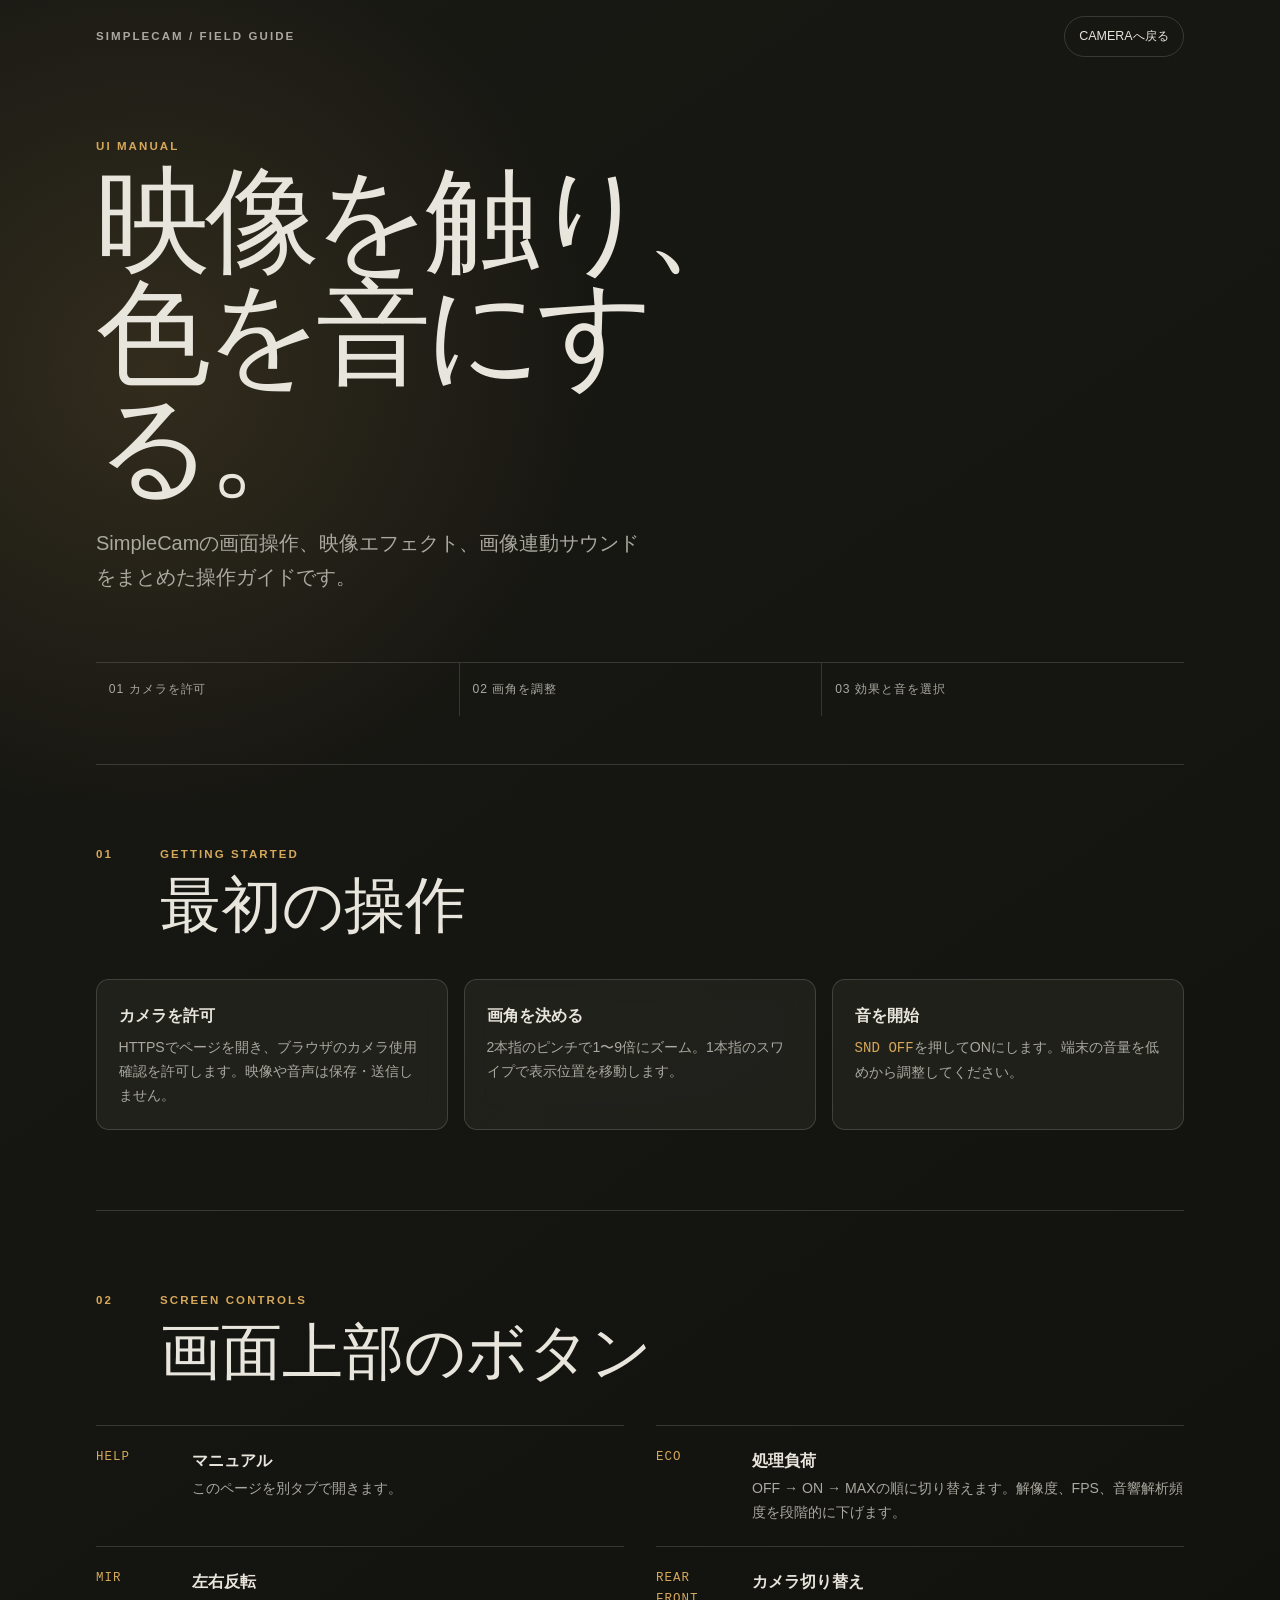
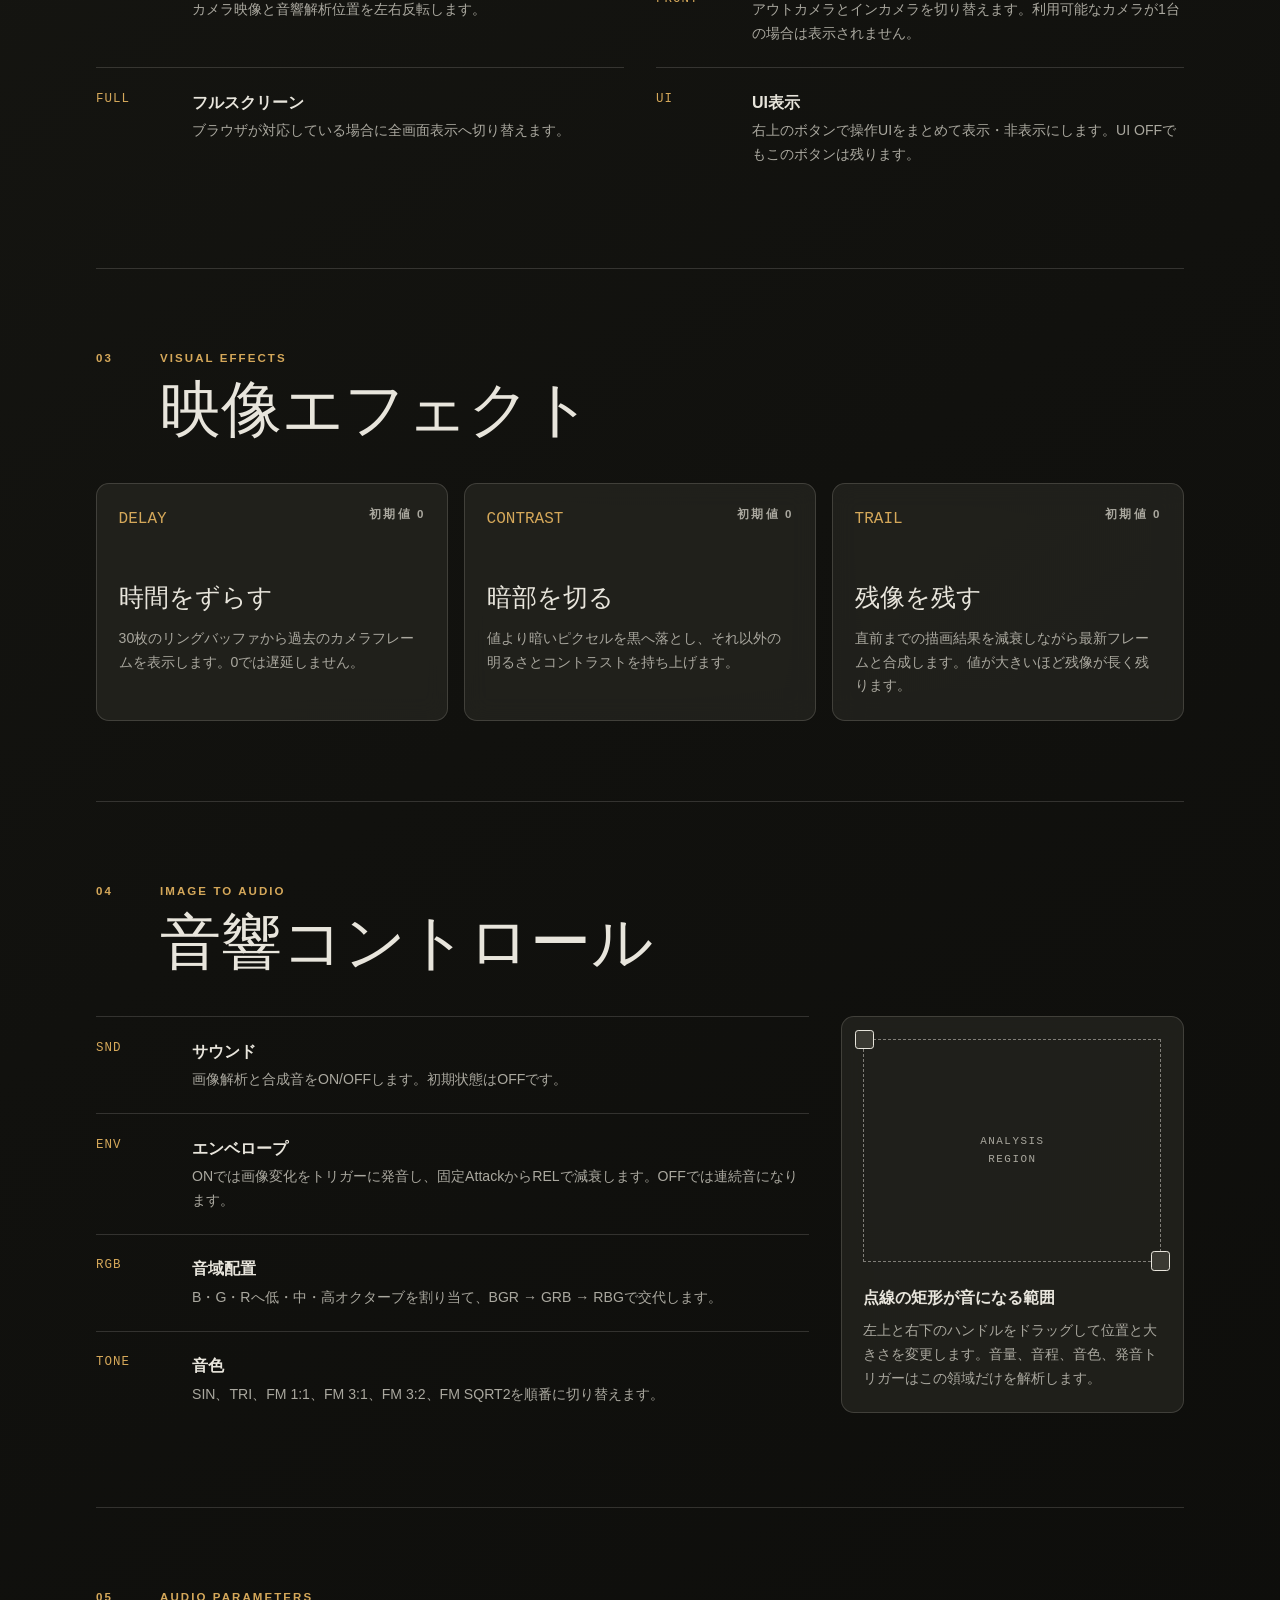
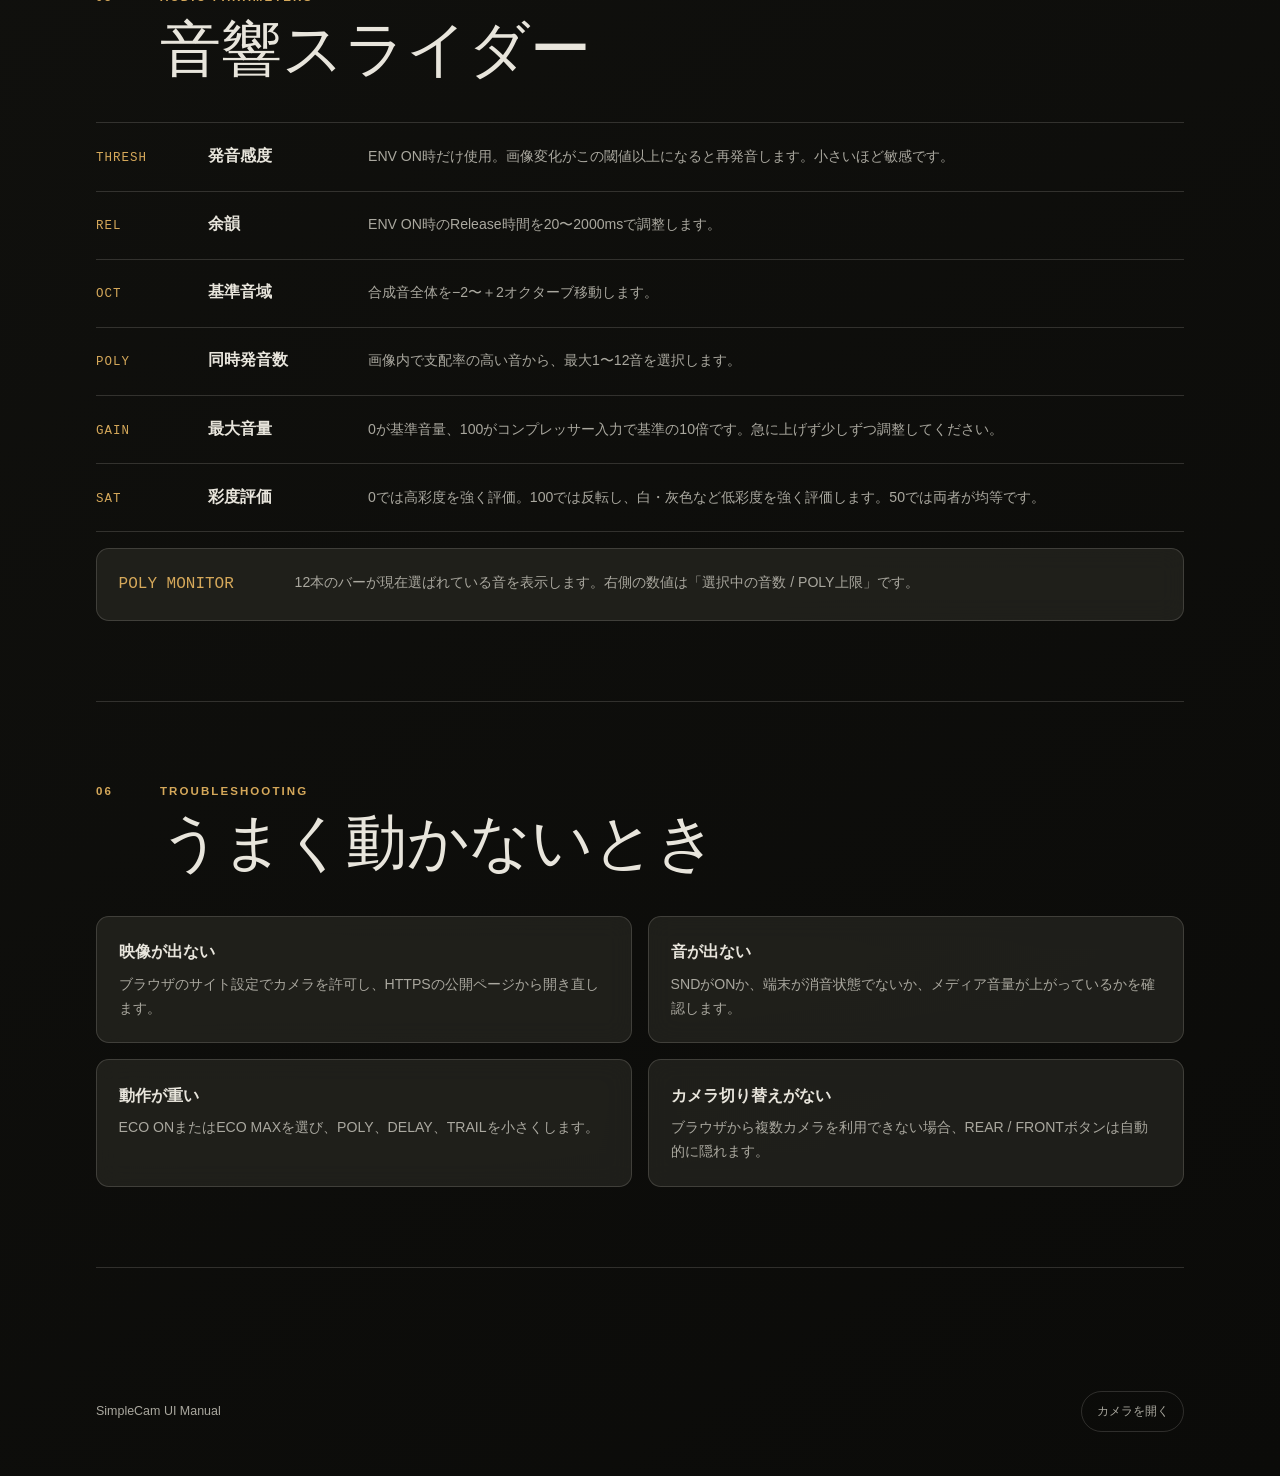
==== manual.html @ b53a227d "Release SimpleCam v1.5.0" ====
<!DOCTYPE html>
<html lang="ja">
  <head>
    <meta charset="UTF-8" />
    <meta name="viewport" content="width=device-width, initial-scale=1, viewport-fit=cover" />
    <meta name="theme-color" content="#171713" />
    <title>SimpleCam UI Manual</title>
    <link rel="stylesheet" href="./manual.css?v=1.5.0" />
  </head>
  <body>
    <header class="manual-hero">
      <nav class="manual-nav" aria-label="Manual navigation">
        <span class="manual-mark">SIMPLECAM / FIELD GUIDE</span>
        <a class="back-link" href="./">CAMERAへ戻る</a>
      </nav>
      <div class="hero-copy">
        <p class="eyebrow">UI MANUAL</p>
        <h1>映像を触り、<br />色を音にする。</h1>
        <p class="hero-lead">
          SimpleCamの画面操作、映像エフェクト、画像連動サウンドをまとめた操作ガイドです。
        </p>
      </div>
      <div class="quick-start" aria-label="Quick start">
        <span>01 カメラを許可</span>
        <span>02 画角を調整</span>
        <span>03 効果と音を選択</span>
      </div>
    </header>

    <main class="manual-main">
      <section class="manual-section" id="start">
        <div class="section-heading">
          <p class="section-number">01</p>
          <div>
            <p class="eyebrow">GETTING STARTED</p>
            <h2>最初の操作</h2>
          </div>
        </div>
        <div class="step-grid">
          <article class="step-card">
            <strong>カメラを許可</strong>
            <p>HTTPSでページを開き、ブラウザのカメラ使用確認を許可します。映像や音声は保存・送信しません。</p>
          </article>
          <article class="step-card">
            <strong>画角を決める</strong>
            <p>2本指のピンチで1〜9倍にズーム。1本指のスワイプで表示位置を移動します。</p>
          </article>
          <article class="step-card">
            <strong>音を開始</strong>
            <p><span class="control-name">SND OFF</span>を押してONにします。端末の音量を低めから調整してください。</p>
          </article>
        </div>
      </section>

      <section class="manual-section" id="screen-controls">
        <div class="section-heading">
          <p class="section-number">02</p>
          <div>
            <p class="eyebrow">SCREEN CONTROLS</p>
            <h2>画面上部のボタン</h2>
          </div>
        </div>
        <div class="control-list">
          <article><code>HELP</code><div><strong>マニュアル</strong><p>このページを別タブで開きます。</p></div></article>
          <article><code>ECO</code><div><strong>処理負荷</strong><p>OFF → ON → MAXの順に切り替えます。解像度、FPS、音響解析頻度を段階的に下げます。</p></div></article>
          <article><code>MIR</code><div><strong>左右反転</strong><p>カメラ映像と音響解析位置を左右反転します。</p></div></article>
          <article><code>REAR<br />FRONT</code><div><strong>カメラ切り替え</strong><p>アウトカメラとインカメラを切り替えます。利用可能なカメラが1台の場合は表示されません。</p></div></article>
          <article><code>FULL</code><div><strong>フルスクリーン</strong><p>ブラウザが対応している場合に全画面表示へ切り替えます。</p></div></article>
          <article><code>UI</code><div><strong>UI表示</strong><p>右上のボタンで操作UIをまとめて表示・非表示にします。UI OFFでもこのボタンは残ります。</p></div></article>
        </div>
      </section>

      <section class="manual-section" id="visual-effects">
        <div class="section-heading">
          <p class="section-number">03</p>
          <div>
            <p class="eyebrow">VISUAL EFFECTS</p>
            <h2>映像エフェクト</h2>
          </div>
        </div>
        <div class="effect-grid">
          <article class="effect-card">
            <div class="effect-top"><code>DELAY</code><span>初期値 0</span></div>
            <h3>時間をずらす</h3>
            <p>30枚のリングバッファから過去のカメラフレームを表示します。0では遅延しません。</p>
          </article>
          <article class="effect-card">
            <div class="effect-top"><code>CONTRAST</code><span>初期値 0</span></div>
            <h3>暗部を切る</h3>
            <p>値より暗いピクセルを黒へ落とし、それ以外の明るさとコントラストを持ち上げます。</p>
          </article>
          <article class="effect-card">
            <div class="effect-top"><code>TRAIL</code><span>初期値 0</span></div>
            <h3>残像を残す</h3>
            <p>直前までの描画結果を減衰しながら最新フレームと合成します。値が大きいほど残像が長く残ります。</p>
          </article>
        </div>
      </section>

      <section class="manual-section" id="audio">
        <div class="section-heading">
          <p class="section-number">04</p>
          <div>
            <p class="eyebrow">IMAGE TO AUDIO</p>
            <h2>音響コントロール</h2>
          </div>
        </div>
        <div class="audio-layout">
          <div class="control-list compact">
            <article><code>SND</code><div><strong>サウンド</strong><p>画像解析と合成音をON/OFFします。初期状態はOFFです。</p></div></article>
            <article><code>ENV</code><div><strong>エンベロープ</strong><p>ONでは画像変化をトリガーに発音し、固定AttackからRELで減衰します。OFFでは連続音になります。</p></div></article>
            <article><code>RGB</code><div><strong>音域配置</strong><p>B・G・Rへ低・中・高オクターブを割り当て、BGR → GRB → RBGで交代します。</p></div></article>
            <article><code>TONE</code><div><strong>音色</strong><p>SIN、TRI、FM 1:1、FM 3:1、FM 3:2、FM SQRT2を順番に切り替えます。</p></div></article>
          </div>
          <aside class="region-note">
            <div class="region-diagram" aria-hidden="true">
              <i class="corner top"></i>
              <span>ANALYSIS<br />REGION</span>
              <i class="corner bottom"></i>
            </div>
            <h3>点線の矩形が音になる範囲</h3>
            <p>左上と右下のハンドルをドラッグして位置と大きさを変更します。音量、音程、音色、発音トリガーはこの領域だけを解析します。</p>
          </aside>
        </div>
      </section>

      <section class="manual-section" id="audio-sliders">
        <div class="section-heading">
          <p class="section-number">05</p>
          <div>
            <p class="eyebrow">AUDIO PARAMETERS</p>
            <h2>音響スライダー</h2>
          </div>
        </div>
        <div class="parameter-table" role="table" aria-label="Audio slider reference">
          <div class="parameter-row" role="row"><code>THRESH</code><strong>発音感度</strong><p>ENV ON時だけ使用。画像変化がこの閾値以上になると再発音します。小さいほど敏感です。</p></div>
          <div class="parameter-row" role="row"><code>REL</code><strong>余韻</strong><p>ENV ON時のRelease時間を20〜2000msで調整します。</p></div>
          <div class="parameter-row" role="row"><code>OCT</code><strong>基準音域</strong><p>合成音全体を−2〜＋2オクターブ移動します。</p></div>
          <div class="parameter-row" role="row"><code>POLY</code><strong>同時発音数</strong><p>画像内で支配率の高い音から、最大1〜12音を選択します。</p></div>
          <div class="parameter-row" role="row"><code>GAIN</code><strong>最大音量</strong><p>0が基準音量、100がコンプレッサー入力で基準の10倍です。急に上げず少しずつ調整してください。</p></div>
          <div class="parameter-row" role="row"><code>SAT</code><strong>彩度評価</strong><p>0では高彩度を強く評価。100では反転し、白・灰色など低彩度を強く評価します。50では両者が均等です。</p></div>
        </div>
        <div class="monitor-note">
          <code>POLY MONITOR</code>
          <p>12本のバーが現在選ばれている音を表示します。右側の数値は「選択中の音数 / POLY上限」です。</p>
        </div>
      </section>

      <section class="manual-section" id="troubleshooting">
        <div class="section-heading">
          <p class="section-number">06</p>
          <div>
            <p class="eyebrow">TROUBLESHOOTING</p>
            <h2>うまく動かないとき</h2>
          </div>
        </div>
        <div class="trouble-grid">
          <article><strong>映像が出ない</strong><p>ブラウザのサイト設定でカメラを許可し、HTTPSの公開ページから開き直します。</p></article>
          <article><strong>音が出ない</strong><p>SNDがONか、端末が消音状態でないか、メディア音量が上がっているかを確認します。</p></article>
          <article><strong>動作が重い</strong><p>ECO ONまたはECO MAXを選び、POLY、DELAY、TRAILを小さくします。</p></article>
          <article><strong>カメラ切り替えがない</strong><p>ブラウザから複数カメラを利用できない場合、REAR / FRONTボタンは自動的に隠れます。</p></article>
        </div>
      </section>
    </main>

    <footer class="manual-footer">
      <span>SimpleCam UI Manual</span>
      <a href="./">カメラを開く</a>
    </footer>
  </body>
</html>
---- manual.css ----
:root {
  color-scheme: dark;
  --ink: #e8e5dc;
  --muted: #aaa89f;
  --line: rgba(232, 229, 220, 0.16);
  --panel: rgba(37, 37, 32, 0.76);
  --accent: #d5a85a;
  --page: #11110e;
}

* {
  box-sizing: border-box;
}

html {
  scroll-behavior: smooth;
}

body {
  margin: 0;
  min-width: 18rem;
  background:
    radial-gradient(circle at 12% 8%, rgba(213, 168, 90, 0.14), transparent 28rem),
    linear-gradient(145deg, #191914 0%, var(--page) 48%, #0b0b09 100%);
  color: var(--ink);
  font-family: "Avenir Next", "Hiragino Sans", sans-serif;
  line-height: 1.7;
}

a {
  color: inherit;
}

.manual-hero,
.manual-main,
.manual-footer {
  width: min(100% - 2rem, 68rem);
  margin-inline: auto;
}

.manual-hero {
  min-height: 34rem;
  padding: max(1rem, env(safe-area-inset-top)) 0 3rem;
  display: grid;
  align-content: space-between;
  border-bottom: 1px solid var(--line);
}

.manual-nav,
.manual-footer {
  display: flex;
  align-items: center;
  justify-content: space-between;
  gap: 1rem;
}

.manual-mark,
.eyebrow,
.section-number,
.effect-top span {
  color: var(--muted);
  font-size: 0.72rem;
  font-weight: 600;
  letter-spacing: 0.18em;
}

.back-link,
.manual-footer a {
  padding: 0.55rem 0.9rem;
  border: 1px solid var(--line);
  border-radius: 999px;
  text-decoration: none;
  font-size: 0.78rem;
}

.hero-copy {
  max-width: 47rem;
  padding: 5rem 0 3rem;
}

.eyebrow {
  margin: 0 0 0.55rem;
  color: var(--accent);
}

h1,
h2,
h3,
p {
  margin-top: 0;
}

h1,
h2 {
  font-family: Baskerville, "Hiragino Mincho ProN", serif;
  font-weight: 400;
}

h1 {
  margin-bottom: 1.4rem;
  font-size: clamp(3rem, 9vw, 7.2rem);
  line-height: 0.98;
  letter-spacing: -0.055em;
}

.hero-lead {
  max-width: 34rem;
  color: var(--muted);
  font-size: clamp(1rem, 2vw, 1.25rem);
}

.quick-start {
  display: grid;
  grid-template-columns: repeat(3, 1fr);
  border-top: 1px solid var(--line);
}

.quick-start span {
  padding: 1rem 0.8rem;
  color: var(--muted);
  font-size: 0.76rem;
  letter-spacing: 0.08em;
}

.quick-start span + span {
  border-left: 1px solid var(--line);
}

.manual-main {
  padding-bottom: 5rem;
}

.manual-section {
  padding: 5rem 0;
  border-bottom: 1px solid var(--line);
}

.section-heading {
  display: grid;
  grid-template-columns: 4rem 1fr;
  align-items: start;
  margin-bottom: 2.5rem;
}

.section-number {
  margin: 0;
  color: var(--accent);
}

h2 {
  margin-bottom: 0;
  font-size: clamp(2rem, 5vw, 3.8rem);
  line-height: 1.08;
}

.step-grid,
.effect-grid,
.trouble-grid {
  display: grid;
  grid-template-columns: repeat(3, 1fr);
  gap: 1rem;
}

.step-card,
.effect-card,
.region-note,
.trouble-grid article,
.monitor-note {
  padding: 1.35rem;
  border: 1px solid var(--line);
  border-radius: 0.8rem;
  background: var(--panel);
  backdrop-filter: blur(12px);
}

.step-card strong,
.effect-card h3,
.region-note h3,
.trouble-grid strong {
  display: block;
  margin-bottom: 0.45rem;
  font-size: 1rem;
}

.step-card p,
.effect-card p,
.control-list p,
.region-note p,
.parameter-row p,
.monitor-note p,
.trouble-grid p {
  margin-bottom: 0;
  color: var(--muted);
  font-size: 0.88rem;
}

.control-name,
code {
  color: var(--accent);
  font-family: "SFMono-Regular", Menlo, monospace;
}

.control-list {
  display: grid;
  grid-template-columns: repeat(2, 1fr);
  gap: 0 2rem;
}

.control-list article {
  display: grid;
  grid-template-columns: 5rem 1fr;
  gap: 1rem;
  padding: 1.3rem 0;
  border-top: 1px solid var(--line);
}

.control-list code,
.parameter-row code {
  font-size: 0.78rem;
  letter-spacing: 0.08em;
}

.control-list strong,
.parameter-row strong {
  display: block;
  margin-bottom: 0.2rem;
}

.effect-card {
  min-height: 14rem;
}

.effect-top {
  display: flex;
  justify-content: space-between;
  gap: 1rem;
  padding-bottom: 2.8rem;
}

.effect-card h3 {
  font-family: Baskerville, "Hiragino Mincho ProN", serif;
  font-size: 1.55rem;
  font-weight: 400;
}

.audio-layout {
  display: grid;
  grid-template-columns: 1.35fr 0.65fr;
  gap: 2rem;
}

.control-list.compact {
  grid-template-columns: 1fr;
}

.region-note {
  align-self: start;
}

.region-diagram {
  position: relative;
  aspect-ratio: 4 / 3;
  display: grid;
  place-items: center;
  margin-bottom: 1.4rem;
  border: 1px dashed rgba(232, 229, 220, 0.48);
  color: var(--muted);
  font-family: "SFMono-Regular", Menlo, monospace;
  font-size: 0.68rem;
  letter-spacing: 0.14em;
  text-align: center;
}

.corner {
  position: absolute;
  width: 1.2rem;
  height: 1.2rem;
  border: 1px solid var(--ink);
  border-radius: 0.2rem;
  background: #3a3932;
}

.corner.top {
  top: -0.6rem;
  left: -0.6rem;
}

.corner.bottom {
  right: -0.6rem;
  bottom: -0.6rem;
}

.parameter-table {
  border-top: 1px solid var(--line);
}

.parameter-row {
  display: grid;
  grid-template-columns: 6rem 9rem 1fr;
  gap: 1rem;
  align-items: baseline;
  padding: 1.15rem 0;
  border-bottom: 1px solid var(--line);
}

.monitor-note {
  display: grid;
  grid-template-columns: 10rem 1fr;
  gap: 1rem;
  margin-top: 1rem;
}

.trouble-grid {
  grid-template-columns: repeat(2, 1fr);
}

.manual-footer {
  min-height: 8rem;
  color: var(--muted);
  font-size: 0.78rem;
}

@media (max-width: 44rem) {
  .manual-hero {
    min-height: 31rem;
  }

  .hero-copy {
    padding-top: 4rem;
  }

  .quick-start,
  .step-grid,
  .effect-grid,
  .control-list,
  .audio-layout,
  .trouble-grid {
    grid-template-columns: 1fr;
  }

  .quick-start span + span {
    border-top: 1px solid var(--line);
    border-left: 0;
  }

  .manual-section {
    padding: 3.5rem 0;
  }

  .section-heading {
    grid-template-columns: 2.5rem 1fr;
  }

  .effect-card {
    min-height: 0;
  }

  .effect-top {
    padding-bottom: 1.5rem;
  }

  .parameter-row,
  .monitor-note {
    grid-template-columns: 4.8rem 1fr;
  }

  .parameter-row p,
  .monitor-note p {
    grid-column: 2;
  }
}

@media (prefers-reduced-motion: reduce) {
  html {
    scroll-behavior: auto;
  }
}
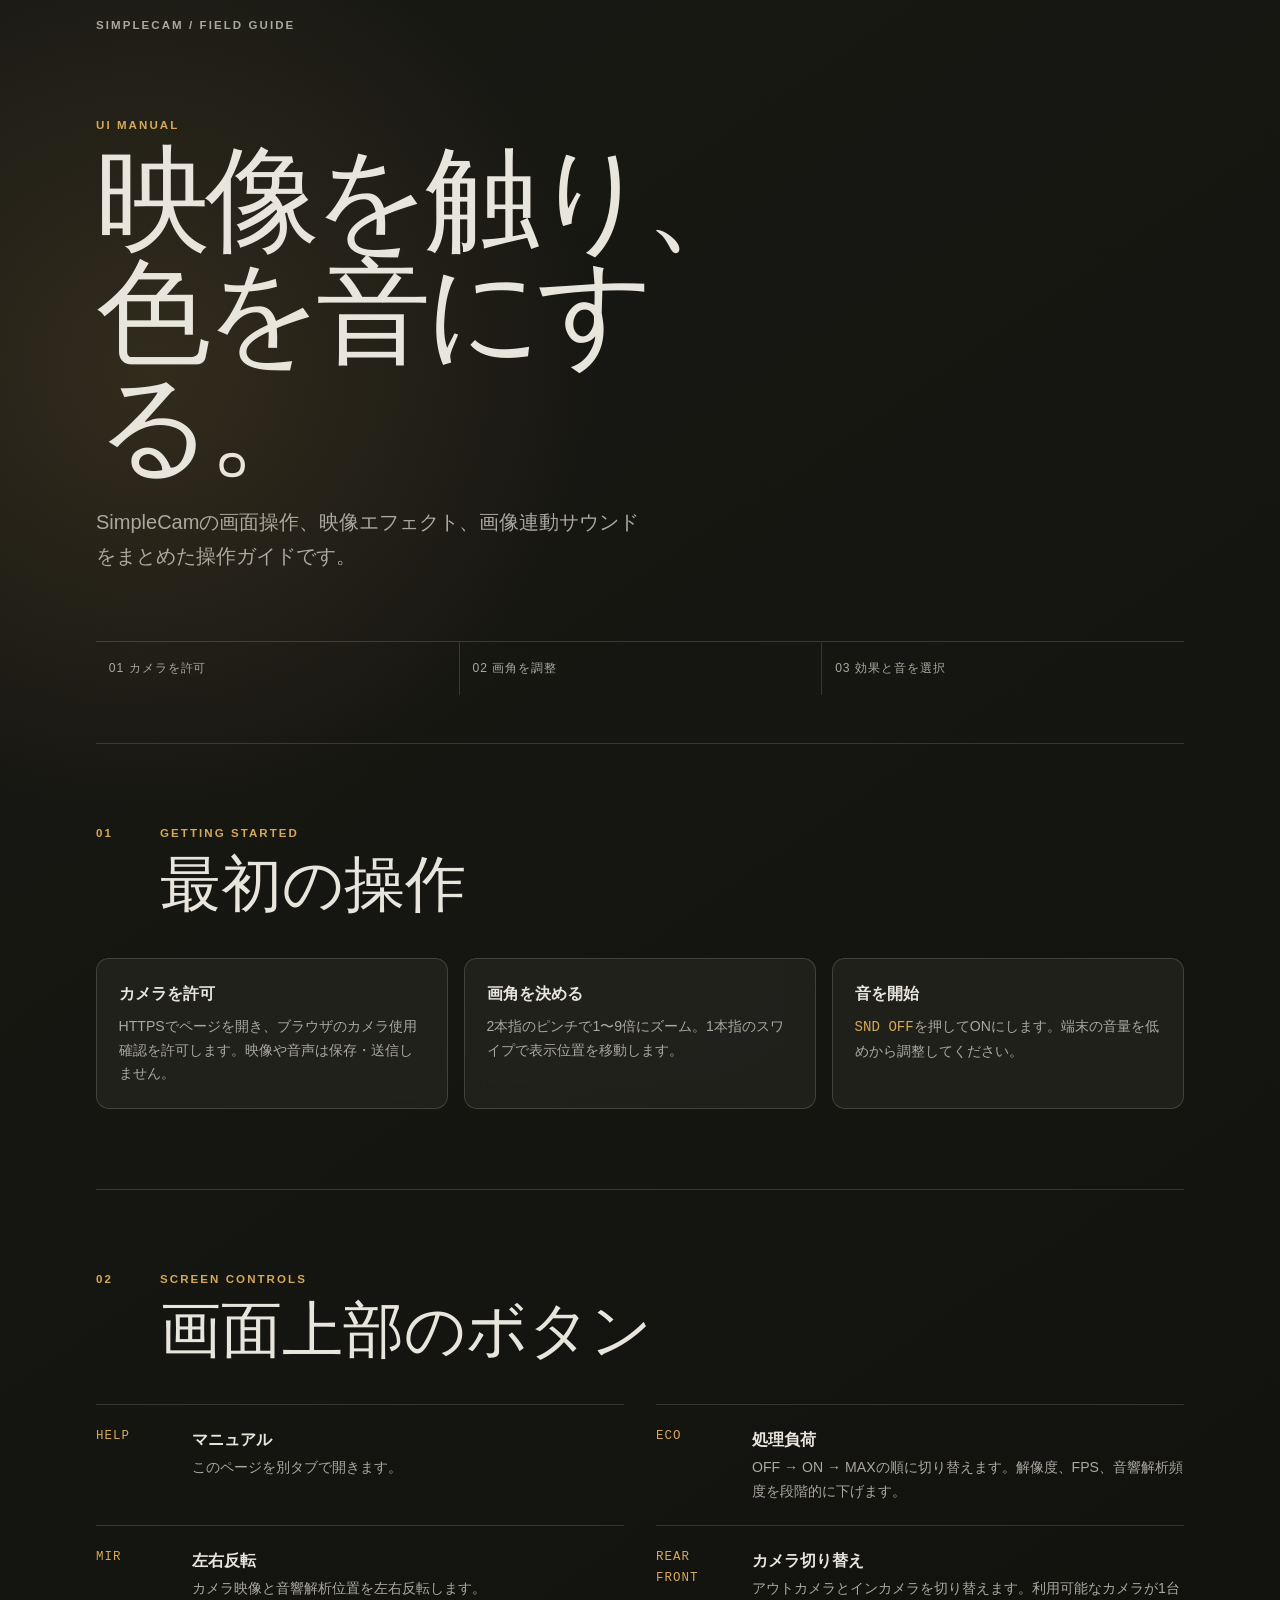
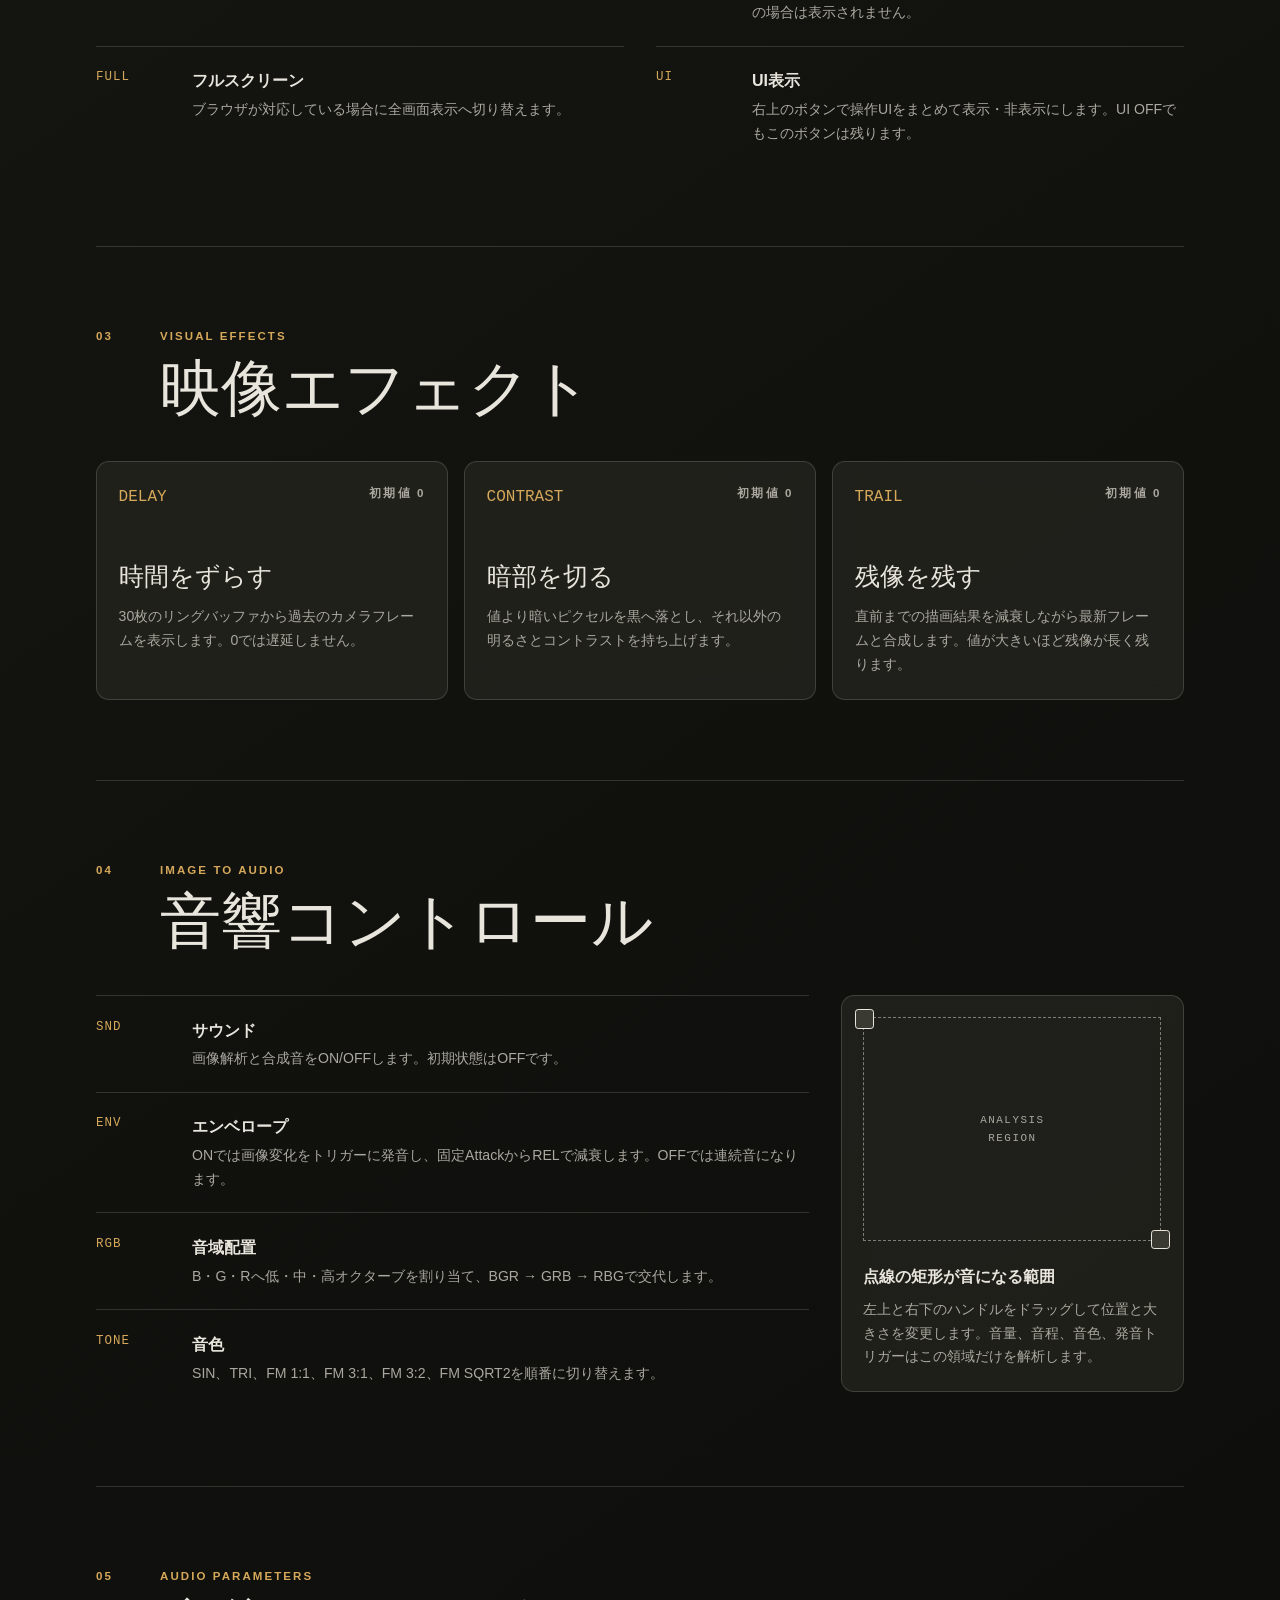
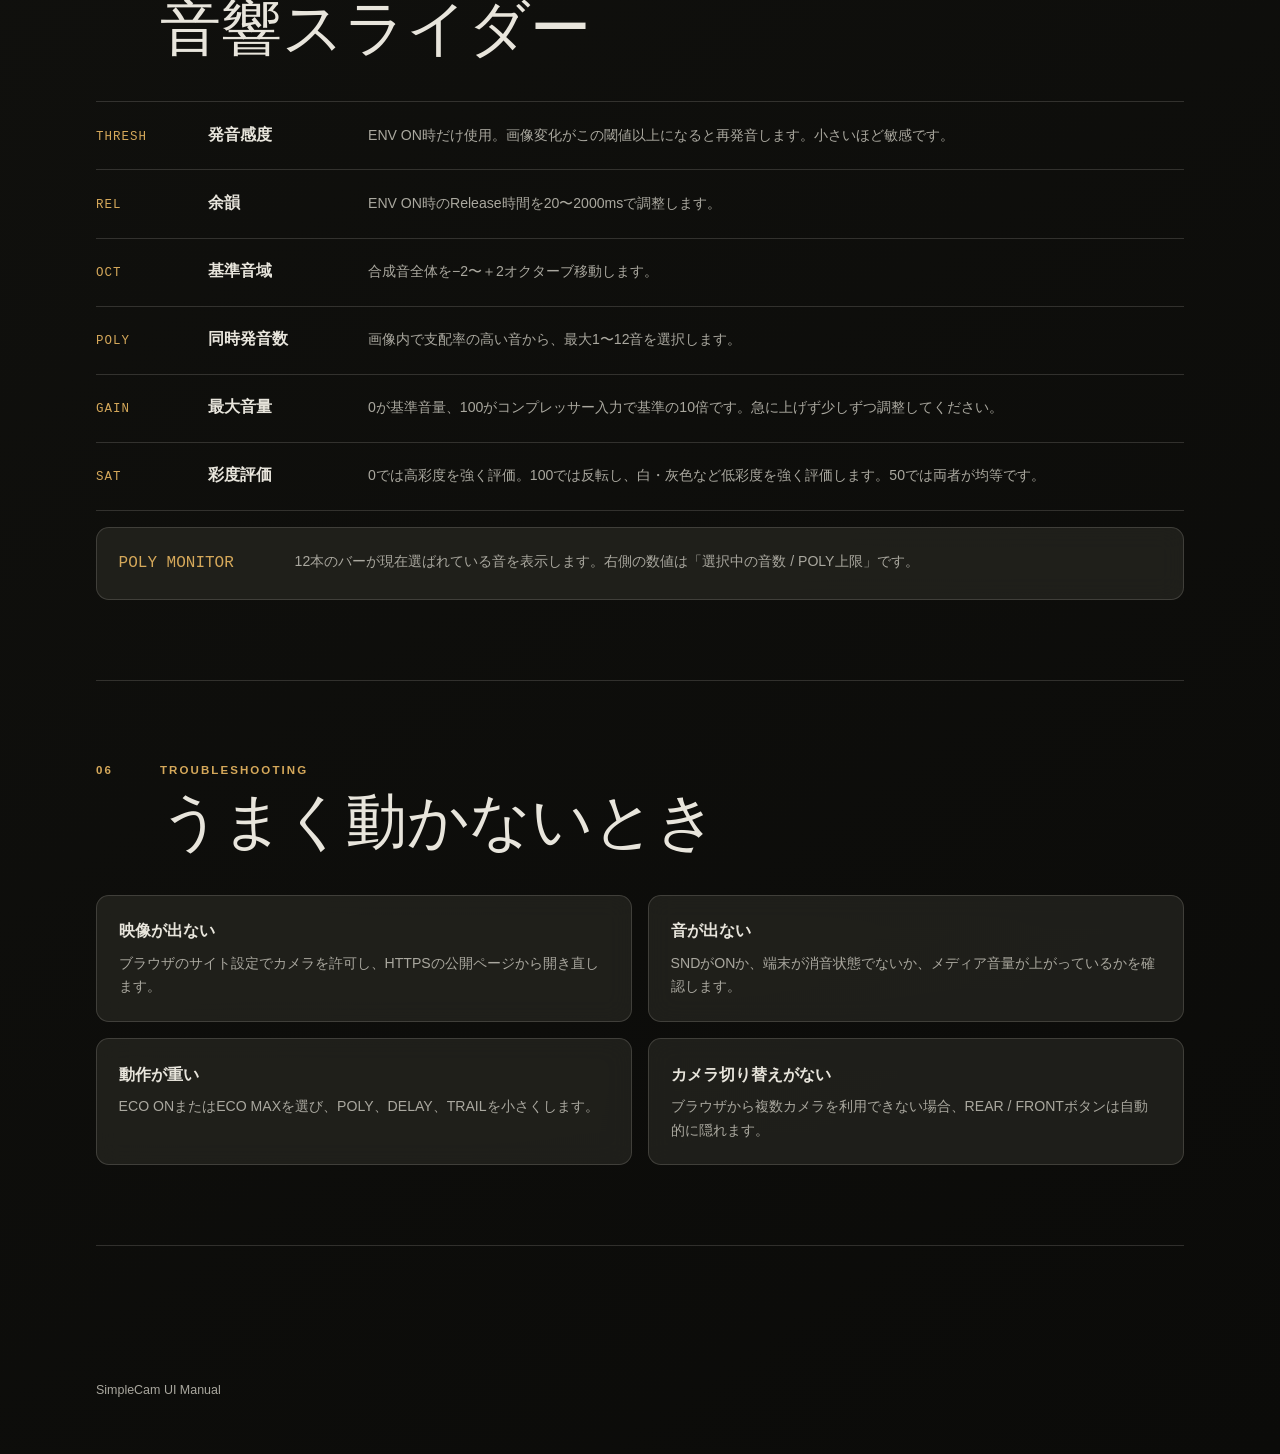
==== commit 6cb7e052: "Release SimpleCam v1.5.1" ====
--- a/manual.html
+++ b/manual.html
@@ -5,14 +5,13 @@
     <meta name="viewport" content="width=device-width, initial-scale=1, viewport-fit=cover" />
     <meta name="theme-color" content="#171713" />
     <title>SimpleCam UI Manual</title>
-    <link rel="stylesheet" href="./manual.css?v=1.5.0" />
+    <link rel="stylesheet" href="./manual.css?v=1.5.1" />
   </head>
   <body>
     <header class="manual-hero">
-      <nav class="manual-nav" aria-label="Manual navigation">
+      <div class="manual-nav">
         <span class="manual-mark">SIMPLECAM / FIELD GUIDE</span>
-        <a class="back-link" href="./">CAMERAへ戻る</a>
-      </nav>
+      </div>
       <div class="hero-copy">
         <p class="eyebrow">UI MANUAL</p>
         <h1>映像を触り、<br />色を音にする。</h1>
@@ -165,7 +164,6 @@
 
     <footer class="manual-footer">
       <span>SimpleCam UI Manual</span>
-      <a href="./">カメラを開く</a>
     </footer>
   </body>
 </html>
--- a/manual.css
+++ b/manual.css
@@ -27,10 +27,6 @@
   line-height: 1.7;
 }
 
-a {
-  color: inherit;
-}
-
 .manual-hero,
 .manual-main,
 .manual-footer {
@@ -62,15 +58,6 @@
   font-size: 0.72rem;
   font-weight: 600;
   letter-spacing: 0.18em;
-}
-
-.back-link,
-.manual-footer a {
-  padding: 0.55rem 0.9rem;
-  border: 1px solid var(--line);
-  border-radius: 999px;
-  text-decoration: none;
-  font-size: 0.78rem;
 }
 
 .hero-copy {
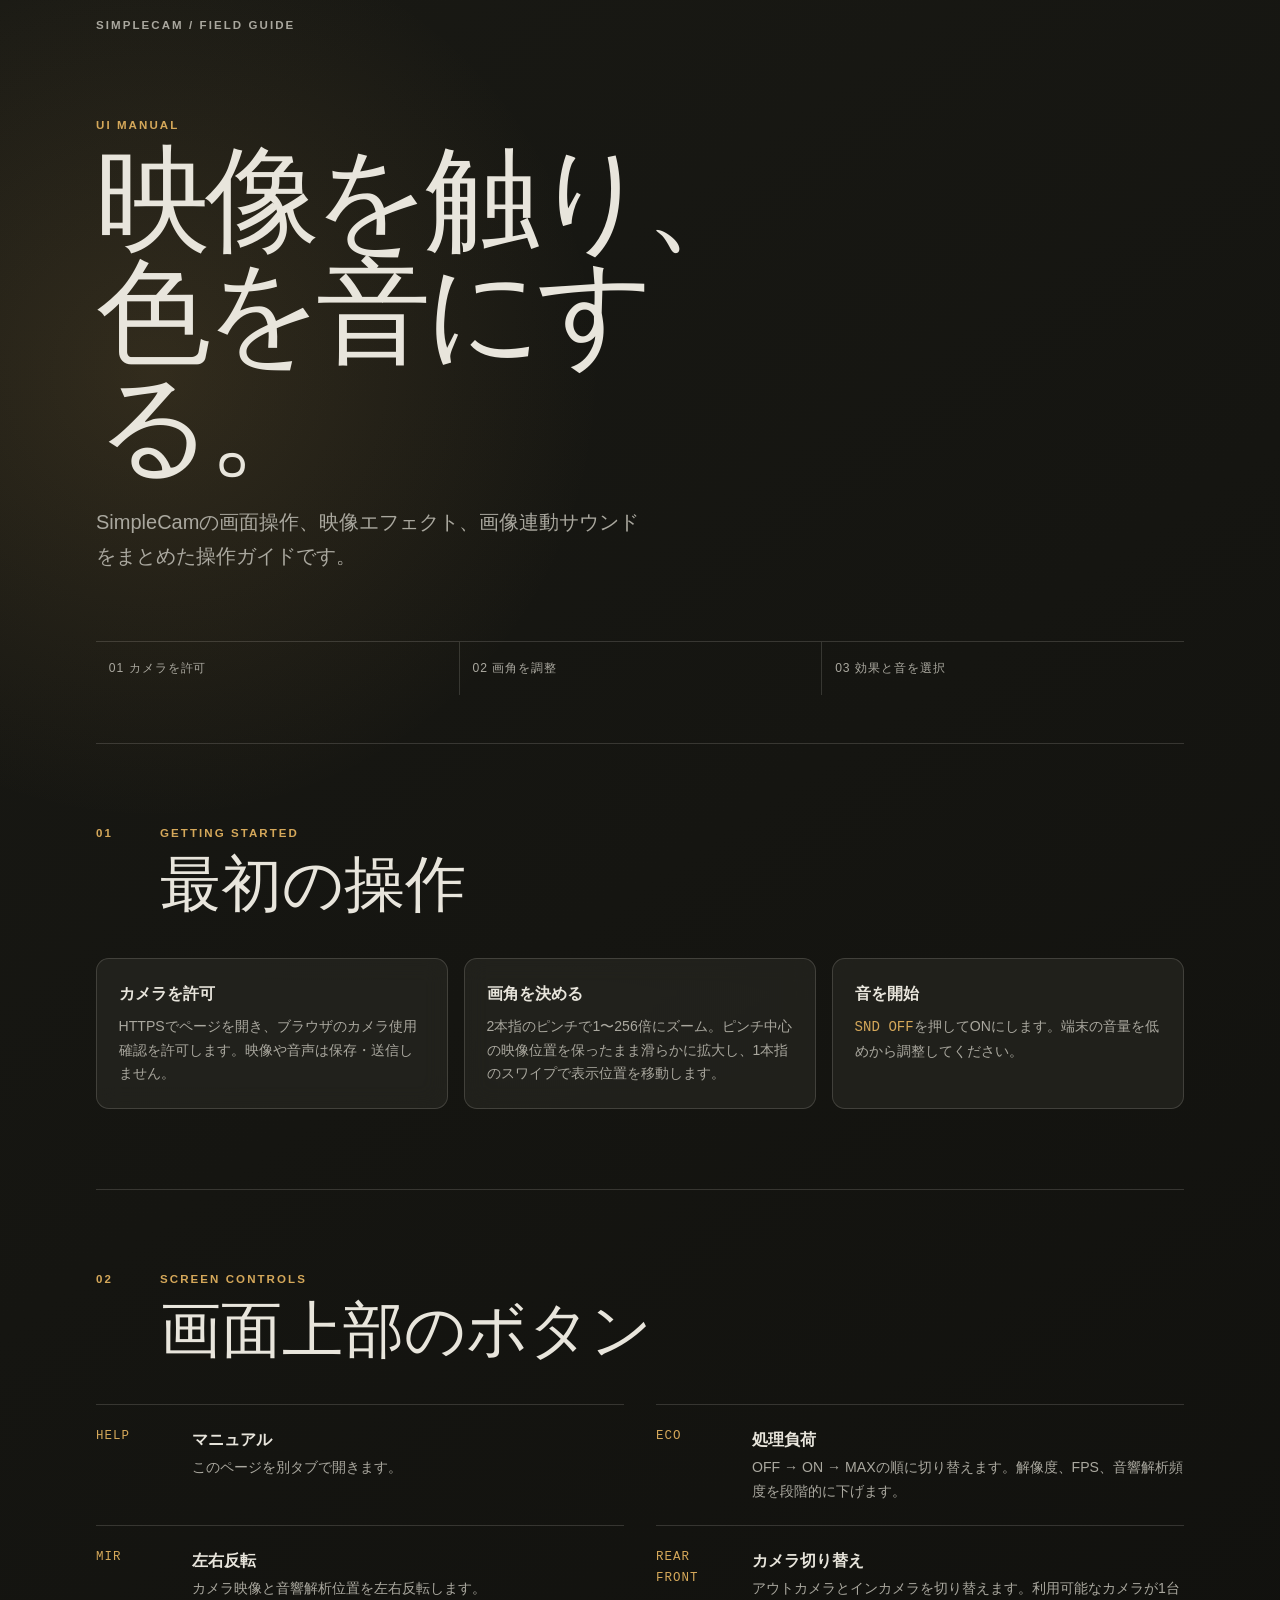
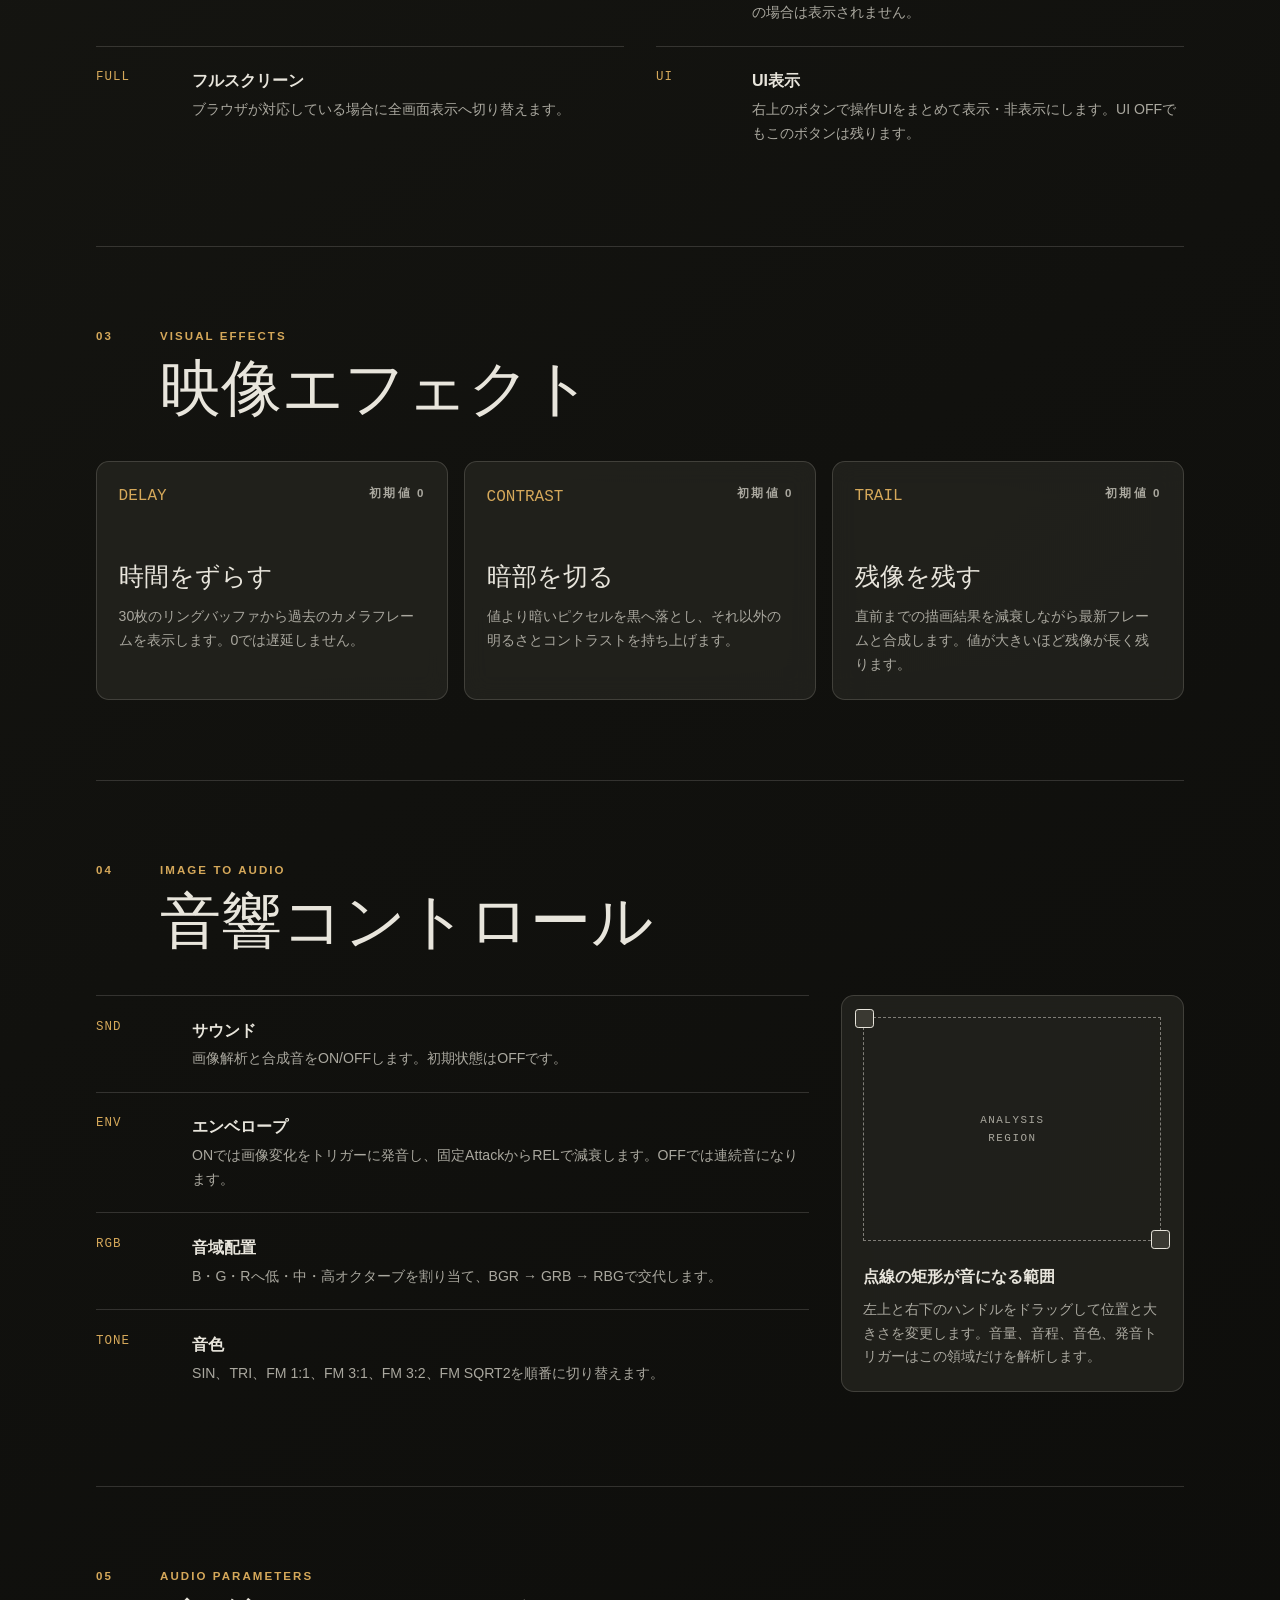
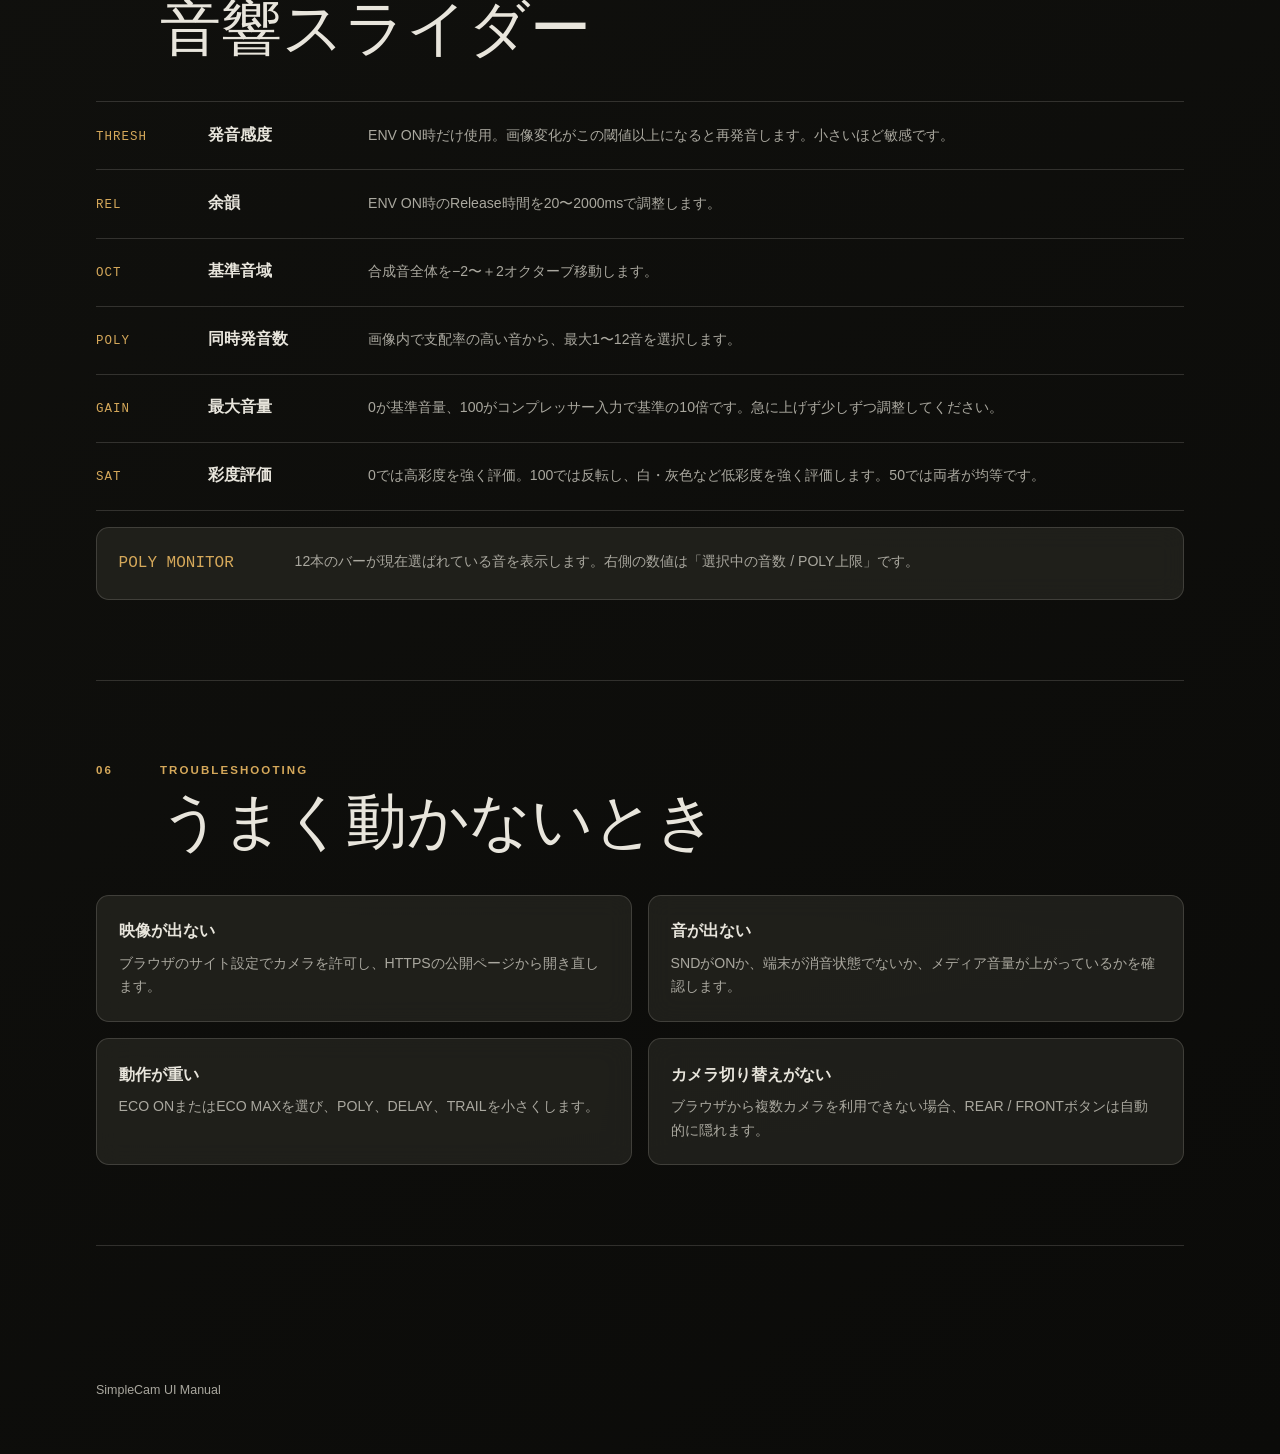
==== commit 0aee5bfe: "Release SimpleCam v1.6.0" ====
--- a/manual.html
+++ b/manual.html
@@ -5,7 +5,7 @@
     <meta name="viewport" content="width=device-width, initial-scale=1, viewport-fit=cover" />
     <meta name="theme-color" content="#171713" />
     <title>SimpleCam UI Manual</title>
-    <link rel="stylesheet" href="./manual.css?v=1.5.1" />
+    <link rel="stylesheet" href="./manual.css?v=1.6.0" />
   </head>
   <body>
     <header class="manual-hero">
@@ -42,7 +42,7 @@
           </article>
           <article class="step-card">
             <strong>画角を決める</strong>
-            <p>2本指のピンチで1〜9倍にズーム。1本指のスワイプで表示位置を移動します。</p>
+            <p>2本指のピンチで1〜256倍にズーム。ピンチ中心の映像位置を保ったまま滑らかに拡大し、1本指のスワイプで表示位置を移動します。</p>
           </article>
           <article class="step-card">
             <strong>音を開始</strong>
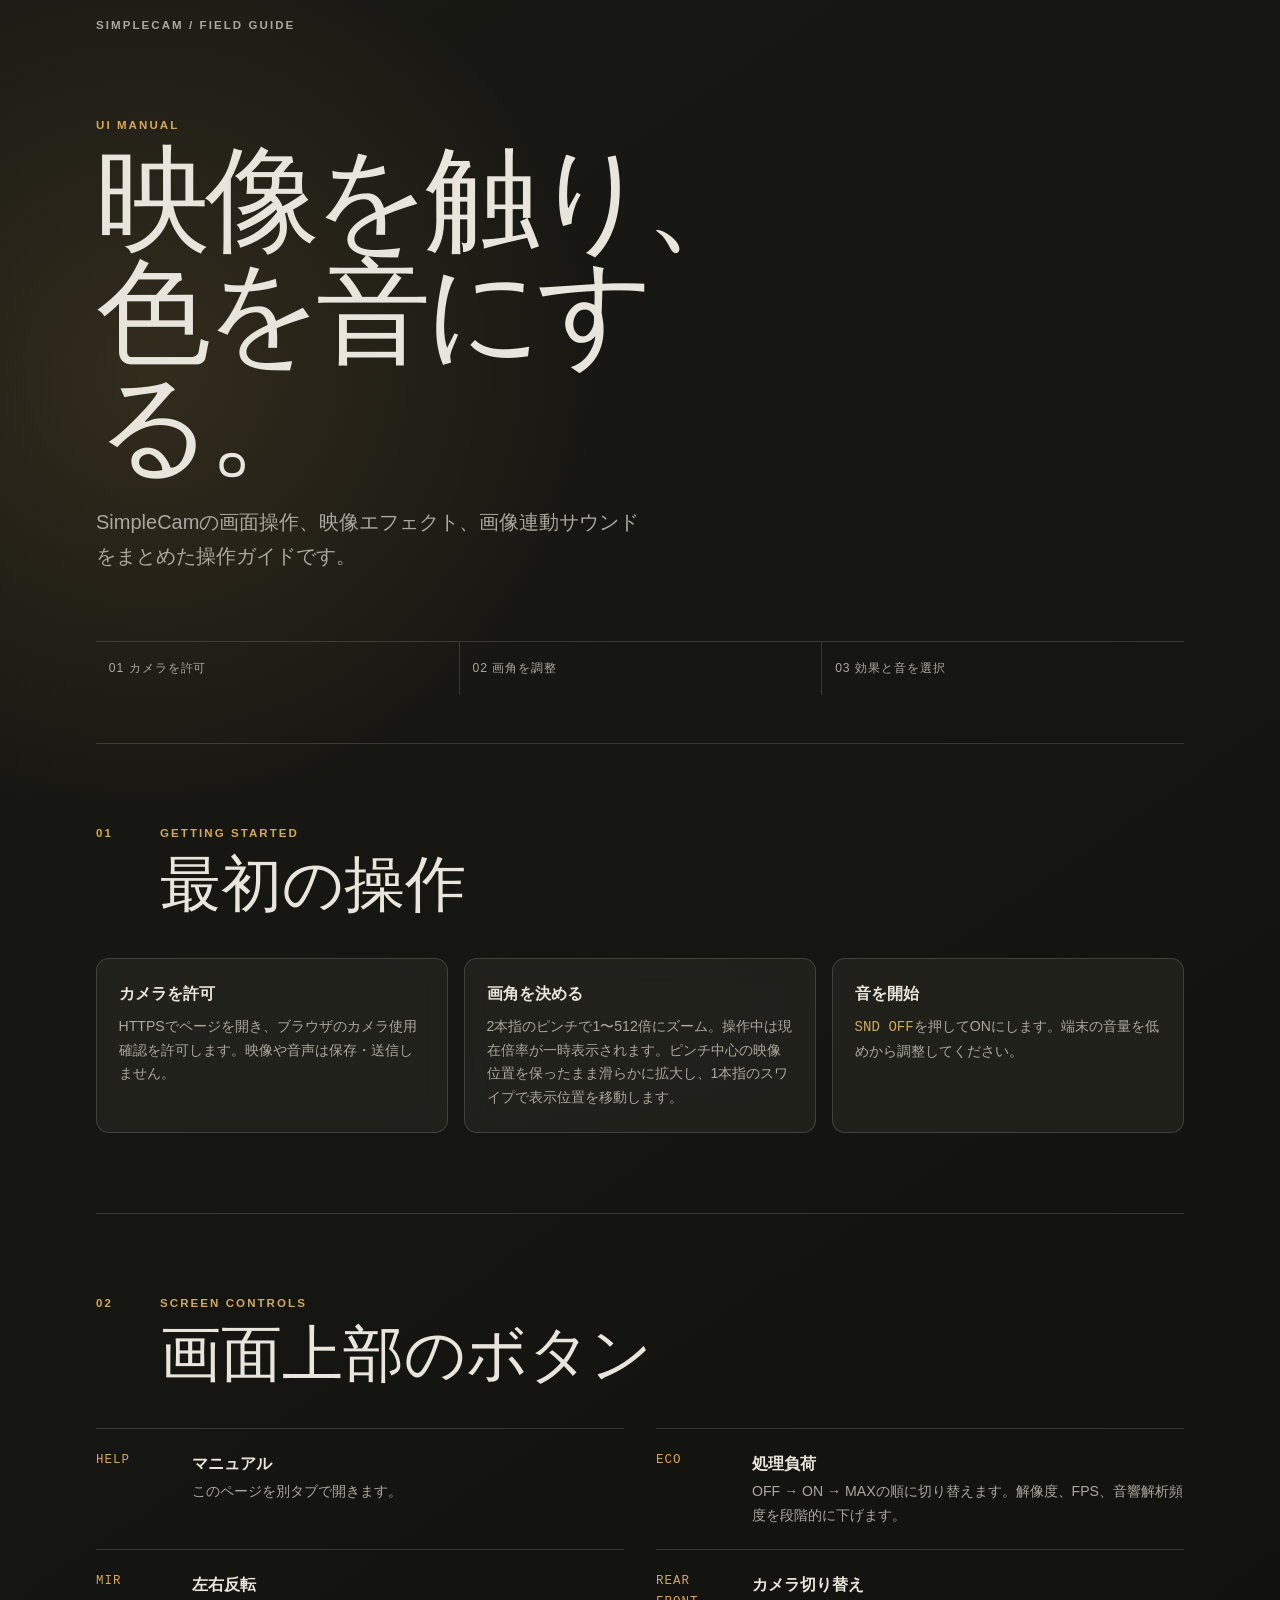
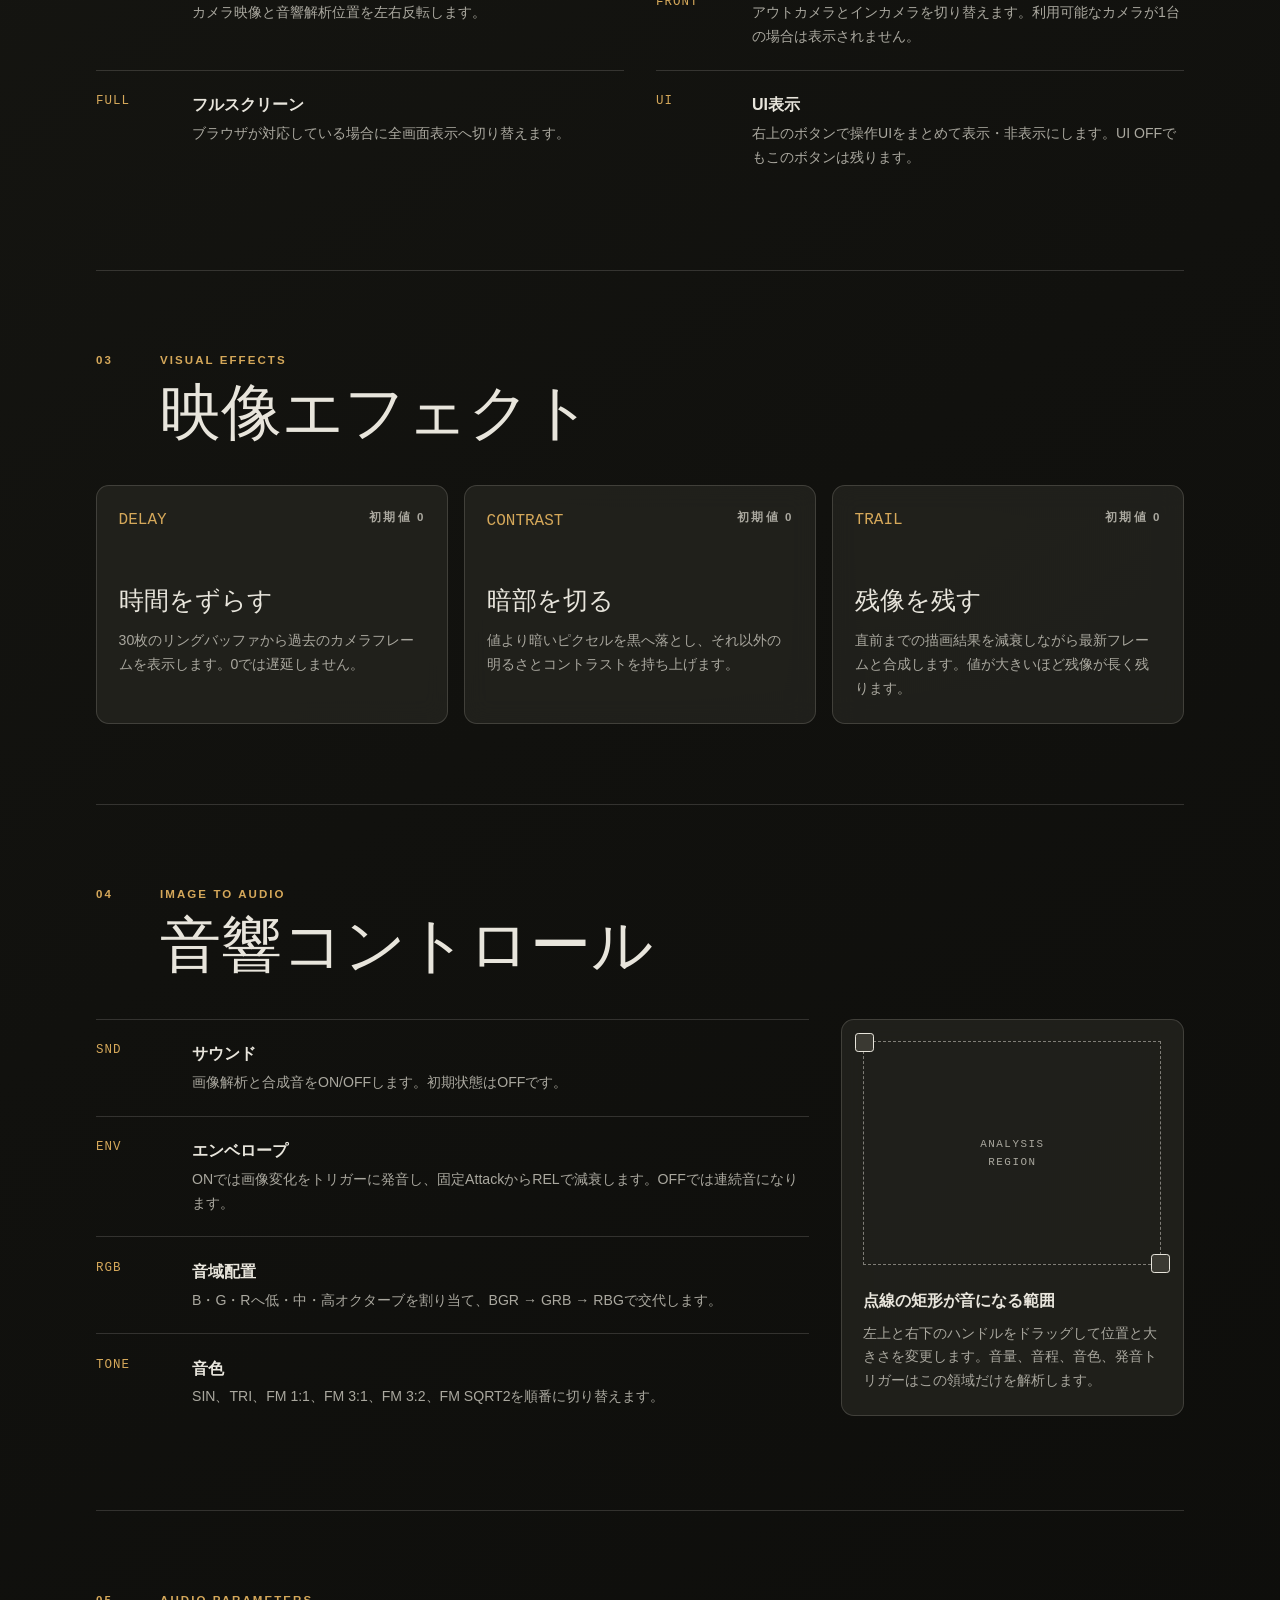
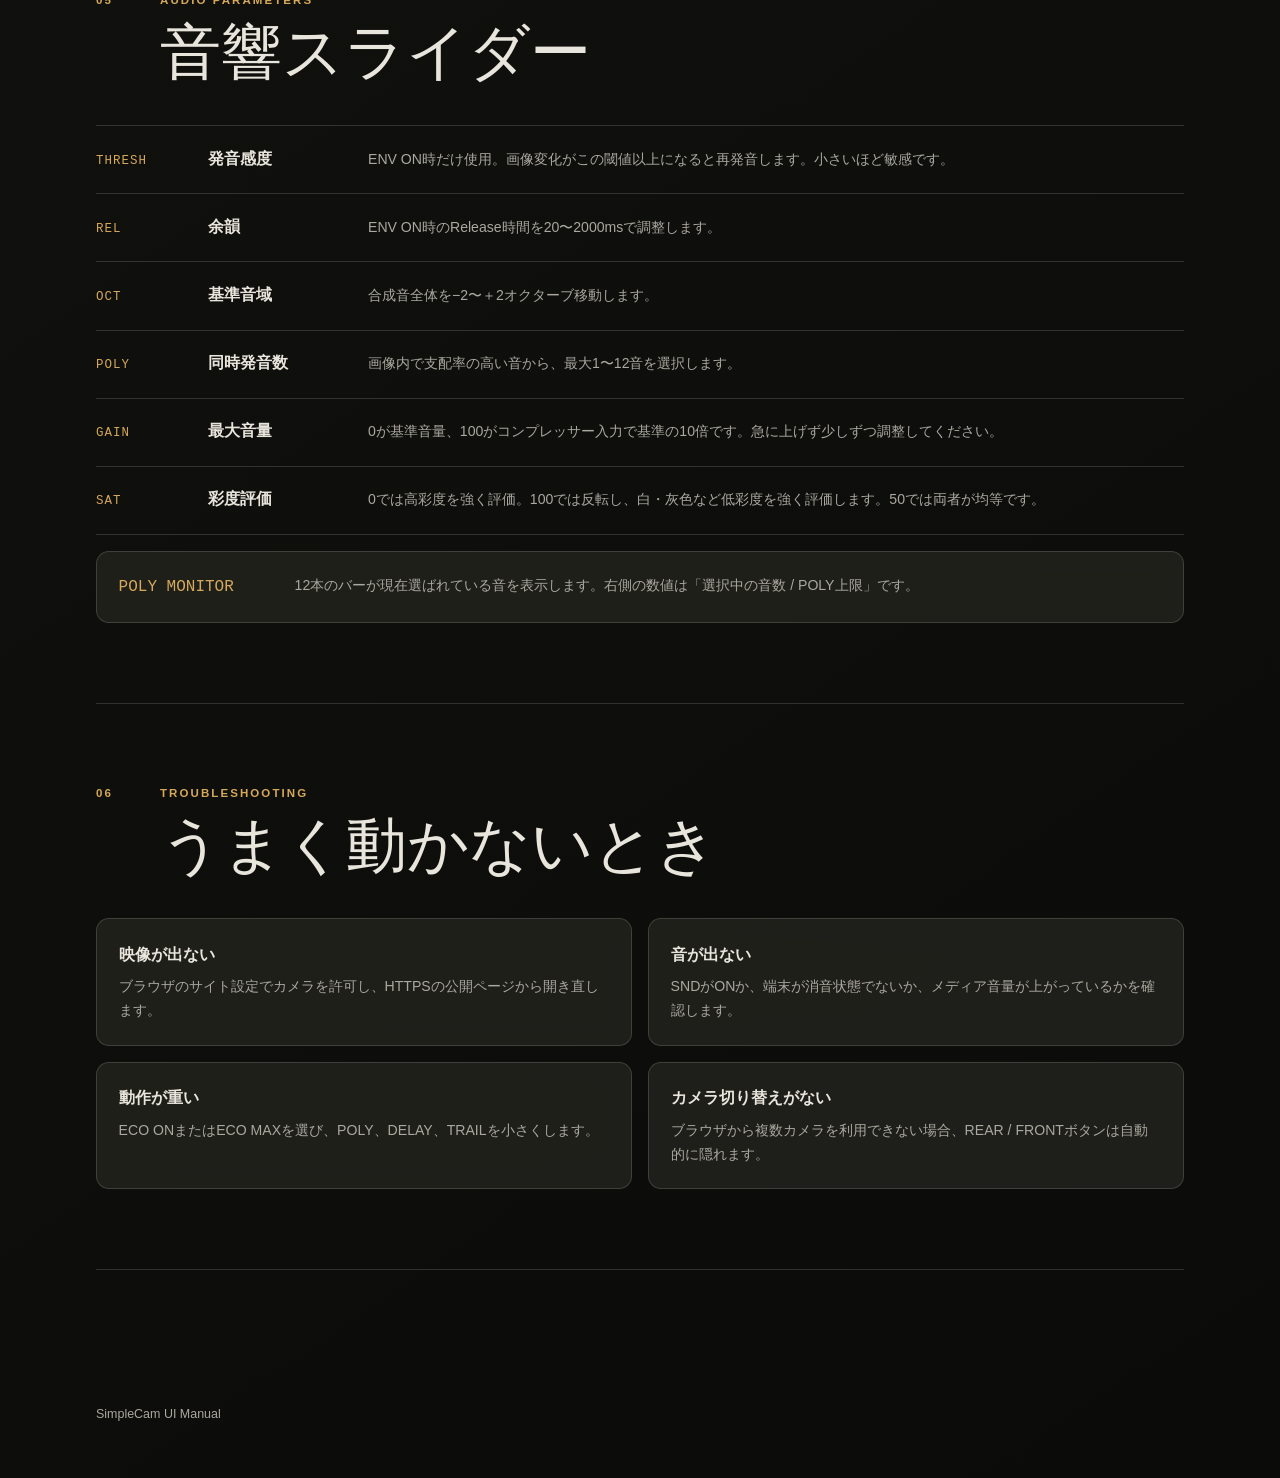
==== commit 11080943: "Add zoom indicator and 512x zoom" ====
--- a/manual.html
+++ b/manual.html
@@ -42,7 +42,7 @@
           </article>
           <article class="step-card">
             <strong>画角を決める</strong>
-            <p>2本指のピンチで1〜256倍にズーム。ピンチ中心の映像位置を保ったまま滑らかに拡大し、1本指のスワイプで表示位置を移動します。</p>
+            <p>2本指のピンチで1〜512倍にズーム。操作中は現在倍率が一時表示されます。ピンチ中心の映像位置を保ったまま滑らかに拡大し、1本指のスワイプで表示位置を移動します。</p>
           </article>
           <article class="step-card">
             <strong>音を開始</strong>
